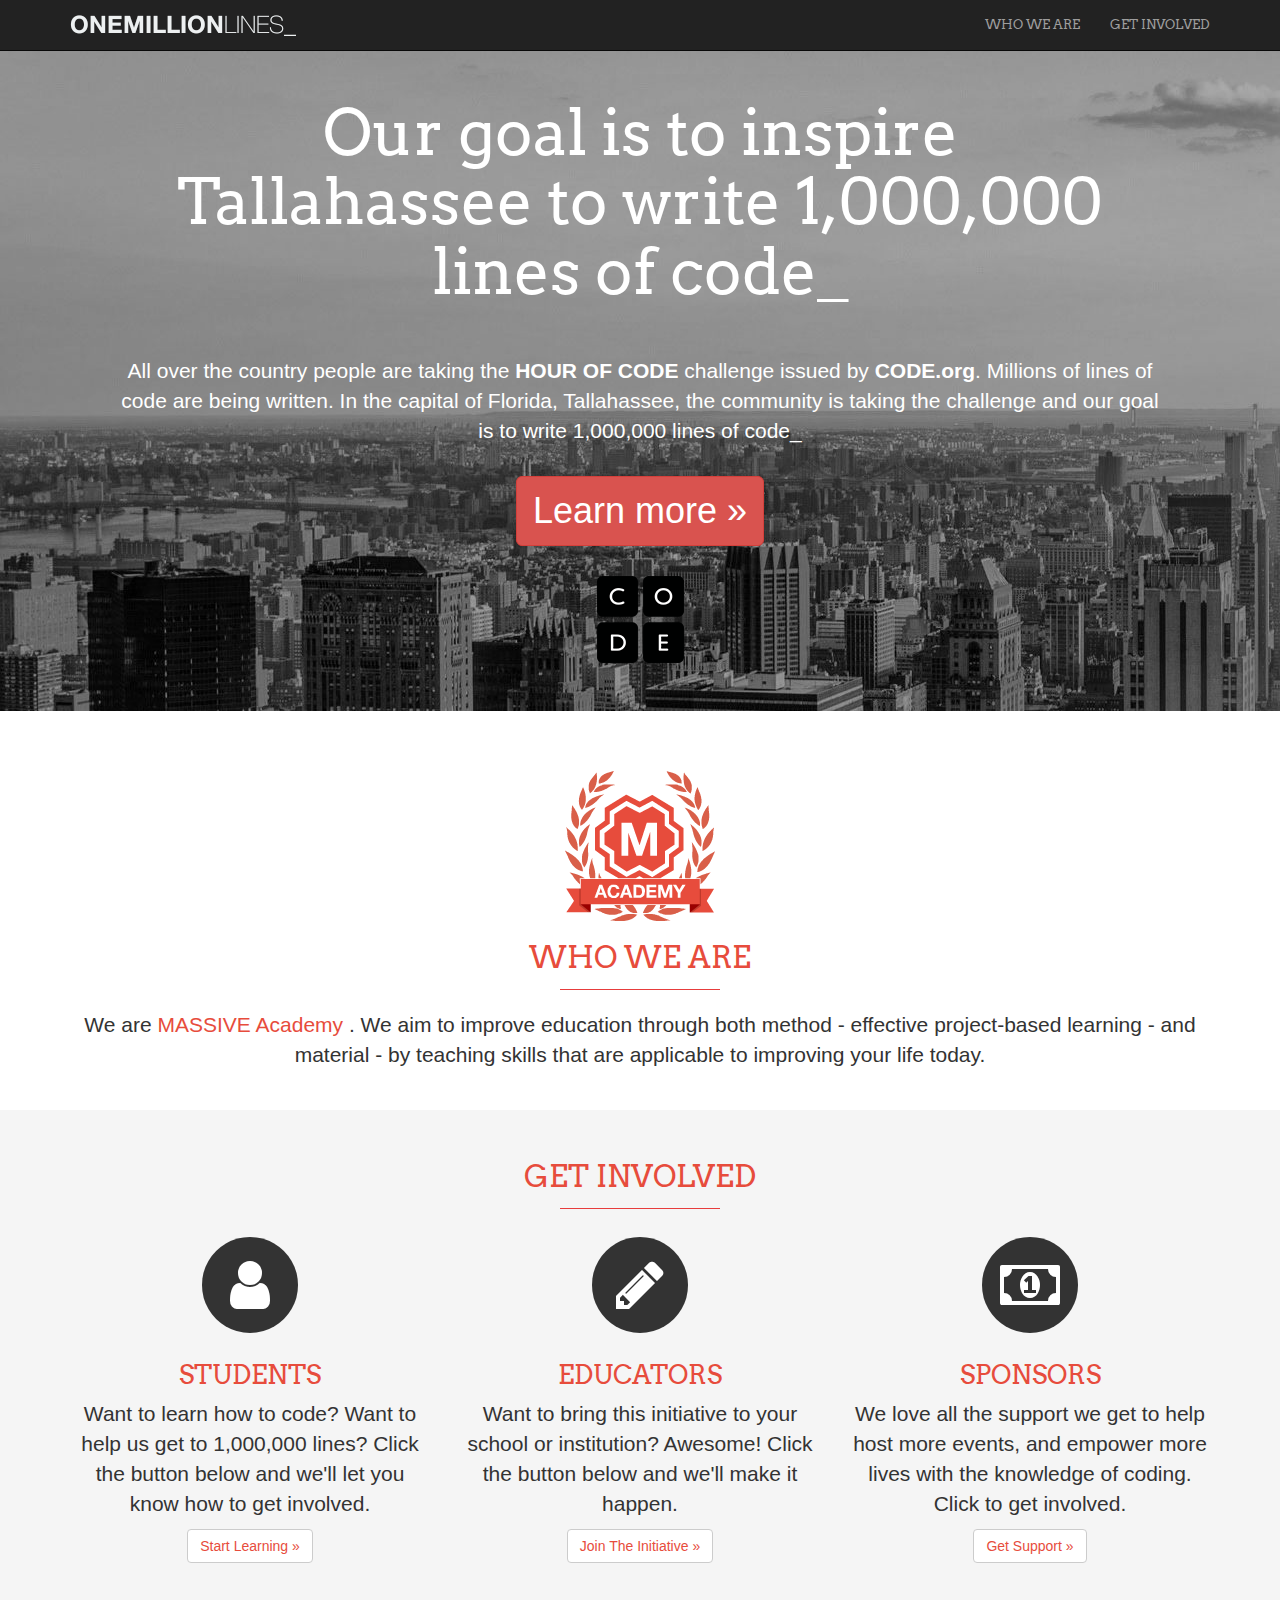
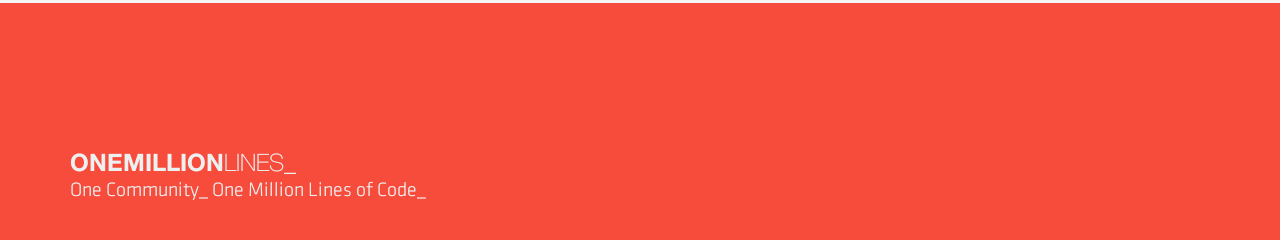
==== index..html @ 8e38bfad "oct 14 2017" ====
<!DOCTYPE html>
<html lang="en">
  <head>
    <meta charset="utf-8">
    <meta http-equiv="X-UA-Compatible" content="IE=edge">
    <meta name="viewport" content="width=device-width, initial-scale=1">
    <!-- The above 3 meta tags *must* come first in the head; any other head content must come *after* these tags -->
    <meta name="description" content="">
    <meta name="author" content="">
    <link rel="icon" href="../../favicon.ico">

    <title>Green Horn Adventure</title>

    <!-- Google Arvo fonts and Font Awsome -->
    <link href="https://fonts.googleapis.com/css?family=Arvo" rel="stylesheet">

    <link rel="stylesheet" href="fonts/font-awesome/css/font-awesome.min.css">

    <!-- Bootstrap core CSS -->
    <link href="css/bootstrap.min.css" rel="stylesheet">

    <!-- IE10 viewport hack for Surface/desktop Windows 8 bug -->
    <link href="../../assets/css/ie10-viewport-bug-workaround.css" rel="stylesheet">

    <!-- Custom styles for this template -->
    <link href="css/custom.css" rel="stylesheet">

    <!-- Just for debugging purposes. Don't actually copy these 2 lines! -->
    <!--[if lt IE 9]><script src="../../assets/js/ie8-responsive-file-warning.js"></script><![endif]-->
    <script src="../../assets/js/ie-emulation-modes-warning.js"></script>

    <!-- HTML5 shim and Respond.js for IE8 support of HTML5 elements and media queries -->
    <!--[if lt IE 9]>
      <script src="https://oss.maxcdn.com/html5shiv/3.7.3/html5shiv.min.js"></script>
      <script src="https://oss.maxcdn.com/respond/1.4.2/respond.min.js"></script>
    <![endif]-->
  </head>

  <body data-spy="scroll" data-target=".navbar-collapse" data-offset="55">

    <div class="navbar navbar-inverse navbar-fixed-top" role="navigation">
      <div class="container">
        <div class="navbar-header">
          <button type="button" class="navbar-toggle collapsed" data-toggle="collapse" data-target="#navbar" aria-expanded="false" aria-controls="navbar">
            <span class="sr-only">Toggle navigation</span>
            <span class="icon-bar"></span>
            <span class="icon-bar"></span>
            <span class="icon-bar"></span>
          </button>
          <a class="navbar-brand" href="#jumbotron" data-offset="50px" ><img src="images/top_logo.png"></a>
        </div>
        <div id="navbar" class="collapse navbar-collapse">
          <ul class="nav navbar-nav navbar-right">
            <li><a href="#who">WHO WE ARE</a></li>
            <li><a href="#get-involved">GET INVOLVED</a></li>
          </ul>
        </div><!--/.nav-collapse -->
      </div>
    </div>

    <!-- Main jumbotron for a primary marketing message or call to action -->
    <div id="jumbotron" class="jumbotron">
      <div class="container">
       <h1>Our goal is to inspire <br>Tallahassee to write 1,000,000<br> lines of code_</h1>
        <p>All over the country people are taking the <strong>HOUR OF CODE</strong> challenge issued by <strong>CODE.org</strong>. Millions of lines of code are being written. In the capital of Florida, Tallahassee, the community is taking the challenge and our goal is to write 1,000,000 lines of code_</p>
        <p><a class="btn btn-danger btn-lg" href="#" role="button">Learn more &raquo;</a></p>
        <img src="images/code.png" title="Code.org logo" alt="Code.org" >
      </div>
    </div>


    <div id="who" >
      <div class="container homepage">
        <img src="images/academy_brand.png" title="MASSIVE Academy" alt="MASSIVE Academy">
        <h2>Who We Are</h2>
        <hr>
        <p>We are <a href="https://www.massiveacademy.us" target="_blank"> MASSIVE Academy </a> . We aim to improve education through both method - effective project-based learning - and material - by teaching skills that are applicable to improving your life today.</p>
      </div>
    </div>


     <!-- div get-involved is used for background color -->
    <div id="get-involved">
      <div class="container homepage">
        <h2> Get Involved </h2>
        <hr>
        <div class="row">
          <div class="col-md-4">
            <span class="fa-stack fa-4x">
              <i class="fa fa-circle fa-stack-2x"></i>
              <i class="fa fa-user fa-stack-1x fa-inverse"></i>
            </span>
            <h3>STUDENTS</h3>
            <p>Want to learn how to code? Want to help us get to 1,000,000 lines? Click the button below and we'll let you know how to get involved. </p>
            <p><a class="btn btn-default" href="grid.html" target="_blank" role="button">Start Learning &raquo;</a></p>
          </div>
          <div class="col-md-4">
            <span class="fa-stack fa-4x">
              <i class="fa fa-circle fa-stack-2x"></i>
              <i class="fa fa-pencil fa-stack-1x fa-inverse"></i>
            </span>
            <h3>EDUCATORS</h3>
            <p>Want to bring this initiative to your school or institution? Awesome! Click the button below and we'll make it happen. </p>
            <p><a class="btn btn-default" href="https://www.google.com" target="_blank" role="button">Join The Initiative &raquo;</a></p>
          </div>
          <div class="col-md-4">
            <span class="fa-stack fa-4x">
              <i class="fa fa-circle fa-stack-2x"></i>
              <i class="fa fa-money fa-stack-1x fa-inverse"></i>
            </span>
            <h3>SPONSORS</h3>
            <p>We love all the support we get to help host more events, and empower more lives with the knowledge of coding. Click to get involved.</p>
            <p><a class="btn btn-default" href="https://goo.gl/forms/OdDSBnn5VQ96TQK63" target="_blank" role="button">Get Support &raquo;</a></p>
          </div>
        </div>
      </div> <!-- /container -->
    </div>


    <footer>
      <div class="container">
       <p> <img src="images/one_million_bottom_brand.png"> </p>
      </div>
    </footer>
    


    <!-- Bootstrap core JavaScript
    ================================================== -->
    <!-- Placed at the end of the document so the pages load faster -->
    <script src="https://ajax.googleapis.com/ajax/libs/jquery/1.12.4/jquery.min.js"></script>
    <script>window.jQuery || document.write('<script src="../../assets/js/vendor/jquery.min.js"><\/script>')</script>
    <script src="js/bootstrap.min.js"></script>
    <!-- IE10 viewport hack for Surface/desktop Windows 8 bug -->
    <script src="../../assets/js/ie10-viewport-bug-workaround.js"></script>
    <script src="js/smoothscroll.js"></script>
  </body>
</html>
---- css/custom.css ----
/* Move down content because we have a fixed navbar that is 50px tall */
body {

  padding-top: 50px;
  
}

ul.nav, .jumbotron h1 {

	font-family: 'Arvo', serif;

}

ul.nav {

	font-size: 13px;

}

#get-involved {

	background-color: #f5f5f5;

}

footer {

	background-color: #f74c3c;
  padding-top: 150px;
  padding-bottom: 30px;

}

.jumbotron {

	text-align: center;
	color: white;
	background-image: url('../images/hero_image.jpg');

}

.jumbotron h1 {

	margin-top: 0px;
	margin-bottom: 50px;

}

.jumbotron p {

	margin-bottom: 30px;
	font-weight: 100;
	padding: 0px 50px;
}

.btn-lg {

	font-size: 36px;

}

.homepage {

	text-align: center;
	padding-top: 30px;
  padding-bottom: 30px;

}

.homepage h2, .homepage h3 {

	text-transform: uppercase;
	color: #e74c3c;
	font-family: 'Arvo'

}

.homepage h2 {

	font-size: 30px;

}

.homepage h3 {

    font-size: 26px;

}

.homepage p {

	font-size: 21px;
    font-weight: 300;

}

.homepage a {

	color: #e74c3c

}

.homepage a:hover {

	color: #e74c3c;
	text-decoration: none;
	opacity: .8;

}

.homepage hr {

  border-color: #e73c3c;
  width: 160px;
  margin-top: 15px;

}

.emphasis {

	color: #e74c3c;

}

/* Responsive styling */

@media (max-width: 1199px) {

	.jumbotron h1 {

		font-size: 56px;
    margin-bottom: 30px;

	}

	.jumbotron p {

		font-size: 20px;

	}

}

@media (max-width: 991px) {

	.jumbotron h1 {

		font-size: 45px;

	}

  #get-involved .col-md-4 {

		padding-top: 20px;
		padding-bottom: 20px;

	}

	.btn-lg {

		font-size: 30px;

	}

}

@media (max-width: 767px) {

	.jumbotron h1 {

		font-size: 17px;
    margin-top: 25px;

	}

	.jumbotron p {

		font-size: 15px;
		padding: 0px;

	}

	.btn-lg {

		font-size: 20px;

	}

	.homepage p {

		font-size: 18px;

	}

	footer img {

		width: 80%;

	}

}
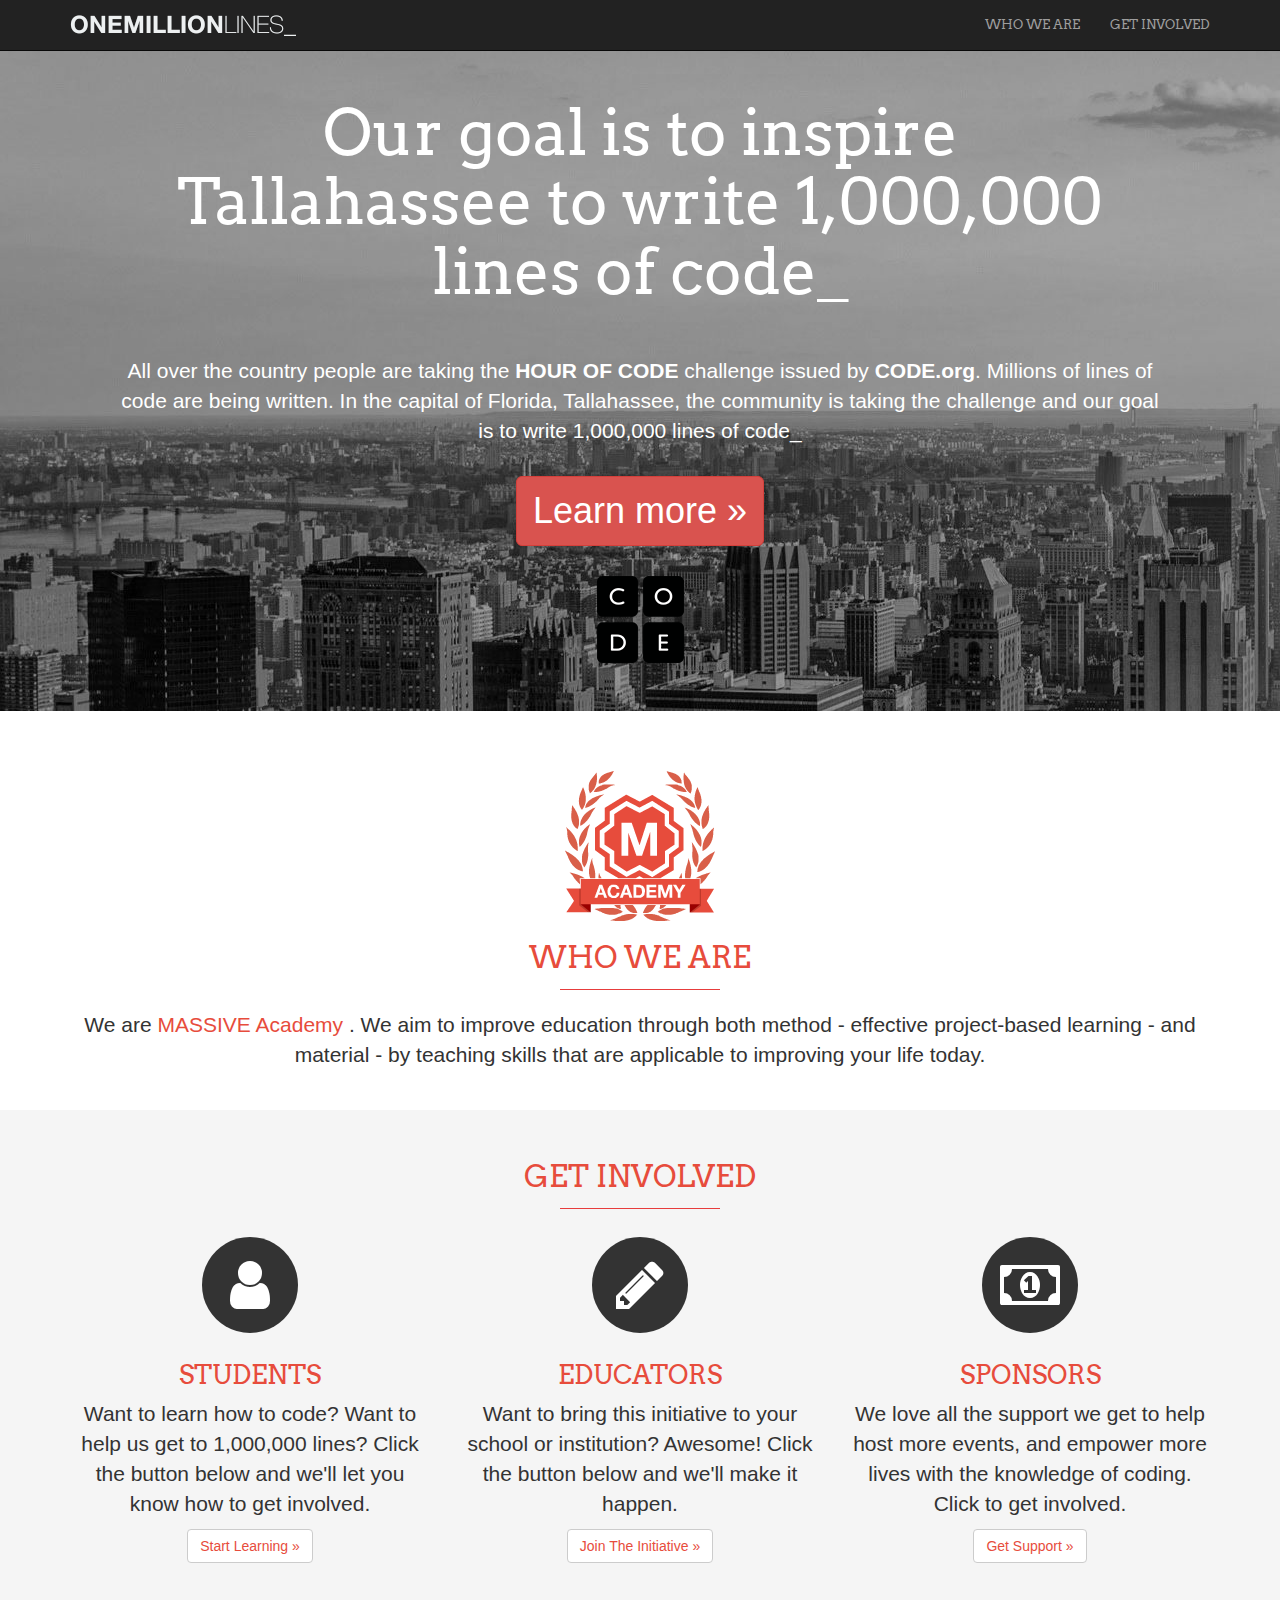
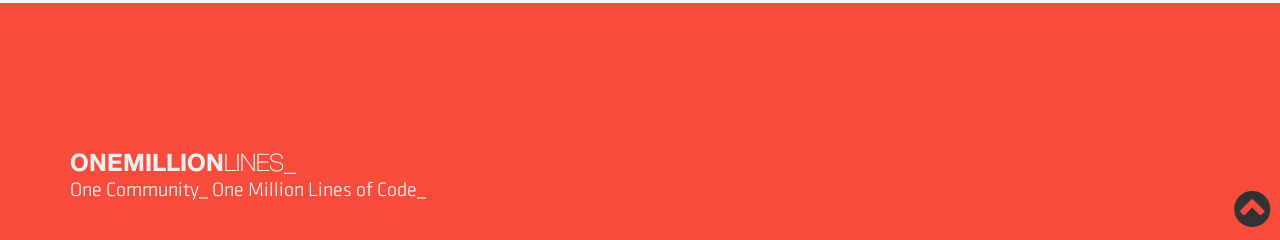
==== commit d6c9863c: "OCT 20 2017" ====
--- a/index..html
+++ b/index..html
@@ -47,7 +47,7 @@
             <span class="icon-bar"></span>
             <span class="icon-bar"></span>
           </button>
-          <a class="navbar-brand" href="#jumbotron" data-offset="50px" ><img src="images/top_logo.png"></a>
+          <a class="navbar-brand" href="#jumbotron"><img src="images/top_logo.png"></a>
         </div>
         <div id="navbar" class="collapse navbar-collapse">
           <ul class="nav navbar-nav navbar-right">
@@ -63,11 +63,24 @@
       <div class="container">
        <h1>Our goal is to inspire <br>Tallahassee to write 1,000,000<br> lines of code_</h1>
         <p>All over the country people are taking the <strong>HOUR OF CODE</strong> challenge issued by <strong>CODE.org</strong>. Millions of lines of code are being written. In the capital of Florida, Tallahassee, the community is taking the challenge and our goal is to write 1,000,000 lines of code_</p>
-        <p><a class="btn btn-danger btn-lg" href="#" role="button">Learn more &raquo;</a></p>
+        <p><a class="btn btn-danger btn-lg" href="#" role="button" data-toggle="modal" data-target="#myModal">Learn more &raquo;</a></p>
+
         <img src="images/code.png" title="Code.org logo" alt="Code.org" >
       </div>
     </div>
 
+    <!-- Modal -->
+    <div class="modal fade" id="myModal" tabindex="-1" role="dialog" aria-labelledby="myModalLabel">
+      <div class="modal-dialog" role="document">
+        <div class="modal-content">
+
+          <button type="button" class="close" data-dismiss="modal" aria-label="Close"><span aria-hidden="true">×</span></button>
+
+         <iframe width="560" height="315" src="https://www.youtube.com/embed/ttqJT_CIwp8?showinfo=0" frameborder="0" allowfullscreen></iframe>
+        </div>
+      </div>
+    </div>
+    <!-- End of Modal -->
 
     <div id="who" >
       <div class="container homepage">
@@ -121,8 +134,13 @@
       <div class="container">
        <p> <img src="images/one_million_bottom_brand.png"> </p>
       </div>
+        <div id="back-to-top">
+         <a href="#jumbotron"><i class="fa fa-3x fa-chevron-circle-up" aria-hidden="true"></i>
+        </div>
     </footer>
     
+
+  
 
 
     <!-- Bootstrap core JavaScript
--- a/css/custom.css
+++ b/css/custom.css
@@ -23,11 +23,26 @@
 
 }
 
+#back-to-top {
+
+	position: absolute;
+    bottom: 10px;
+    right: 10px;
+
+}
+
+#back-to-top a {
+
+	color: #333;
+
+}
+
 footer {
 
 	background-color: #f74c3c;
-  padding-top: 150px;
-  padding-bottom: 30px;
+ 	padding-top: 150px;
+  	padding-bottom: 30px;
+  	position: relative;
 
 }
 
@@ -53,6 +68,36 @@
 	padding: 0px 50px;
 }
 
+.modal-dialog {
+
+    left: 50%;
+    margin-left: -300px;
+    top: 50%;
+    margin-top: -178.5px;
+	
+}
+
+.modal-content iframe {
+
+    margin-top: 20px;
+    margin-left: 20px;
+    margin-bottom: 15px;
+
+}
+
+.modal-content button.close {
+
+    position: absolute;
+    top: 5px;
+    right: 5px;
+    font-size: 28px;
+    background: white;
+    width: 30px;
+    opacity: 1;
+    border-radius: 15px;
+
+}
+
 .btn-lg {
 
 	font-size: 36px;
